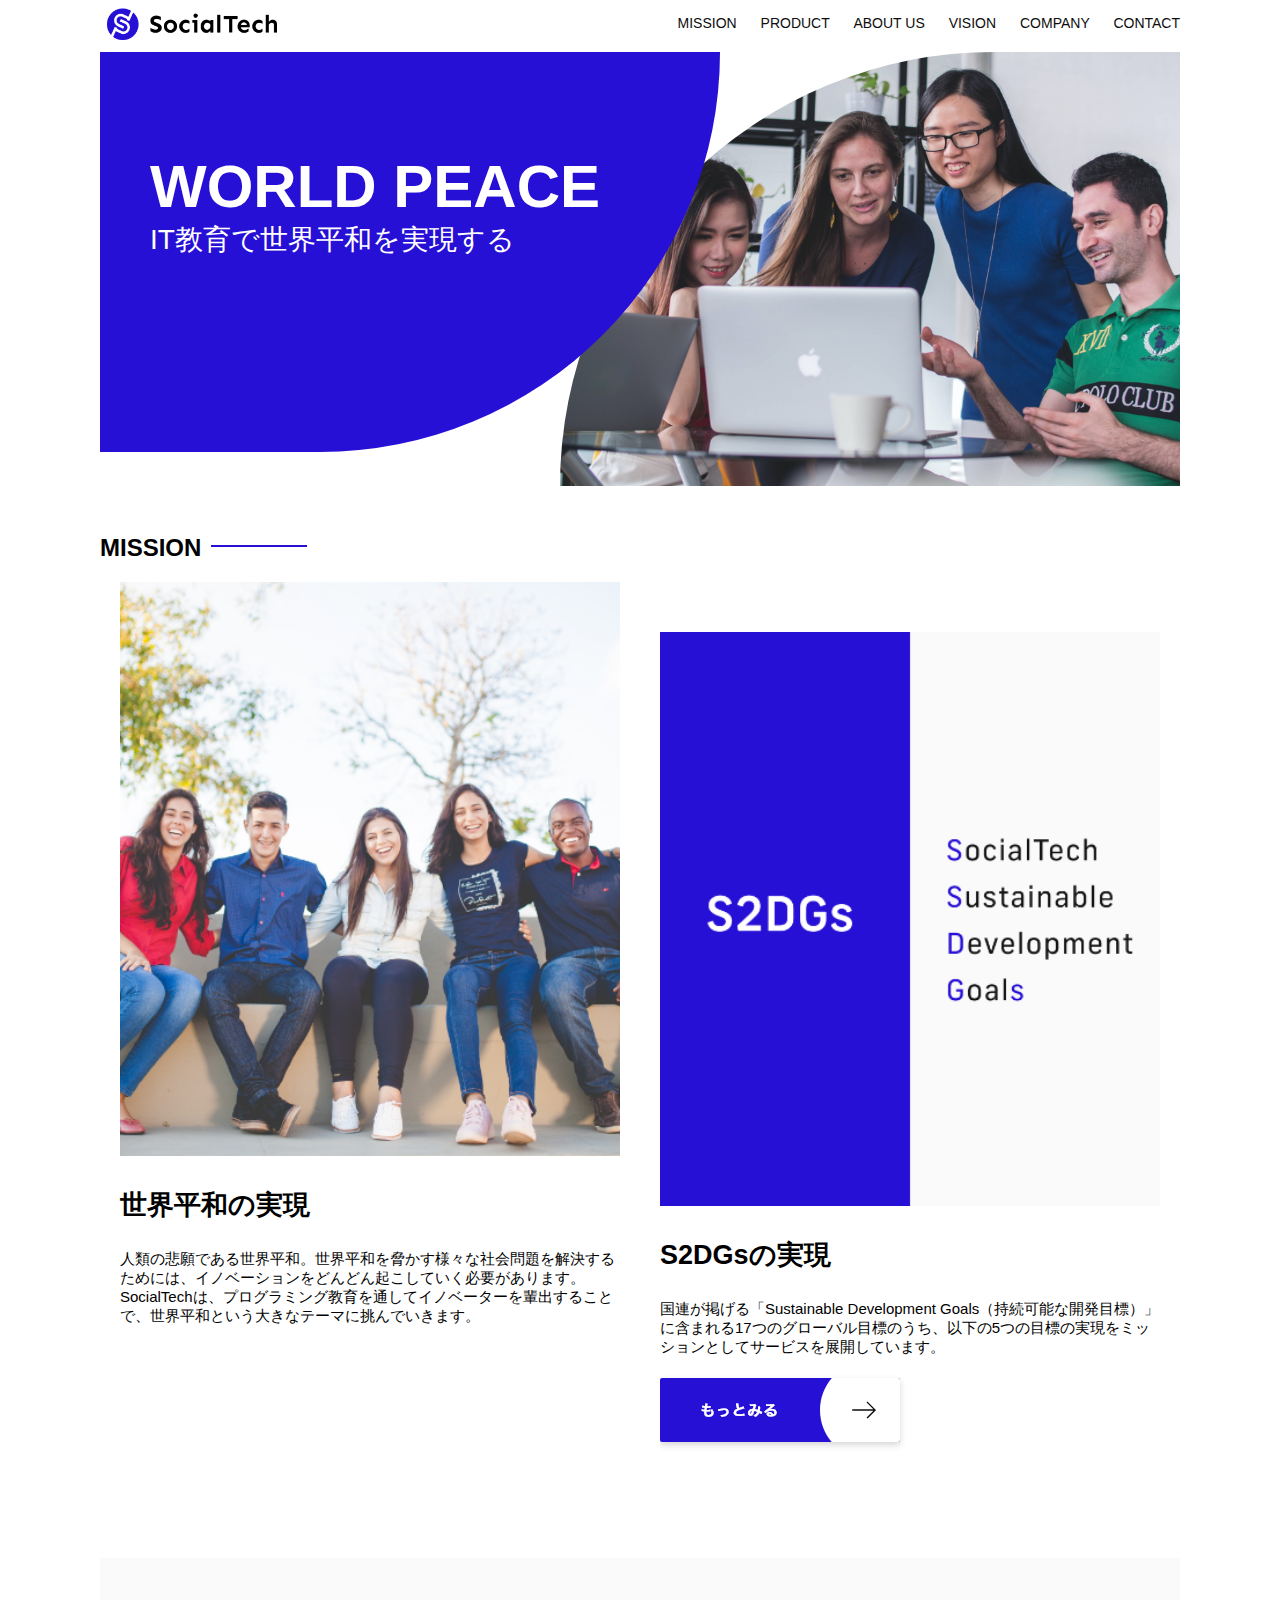
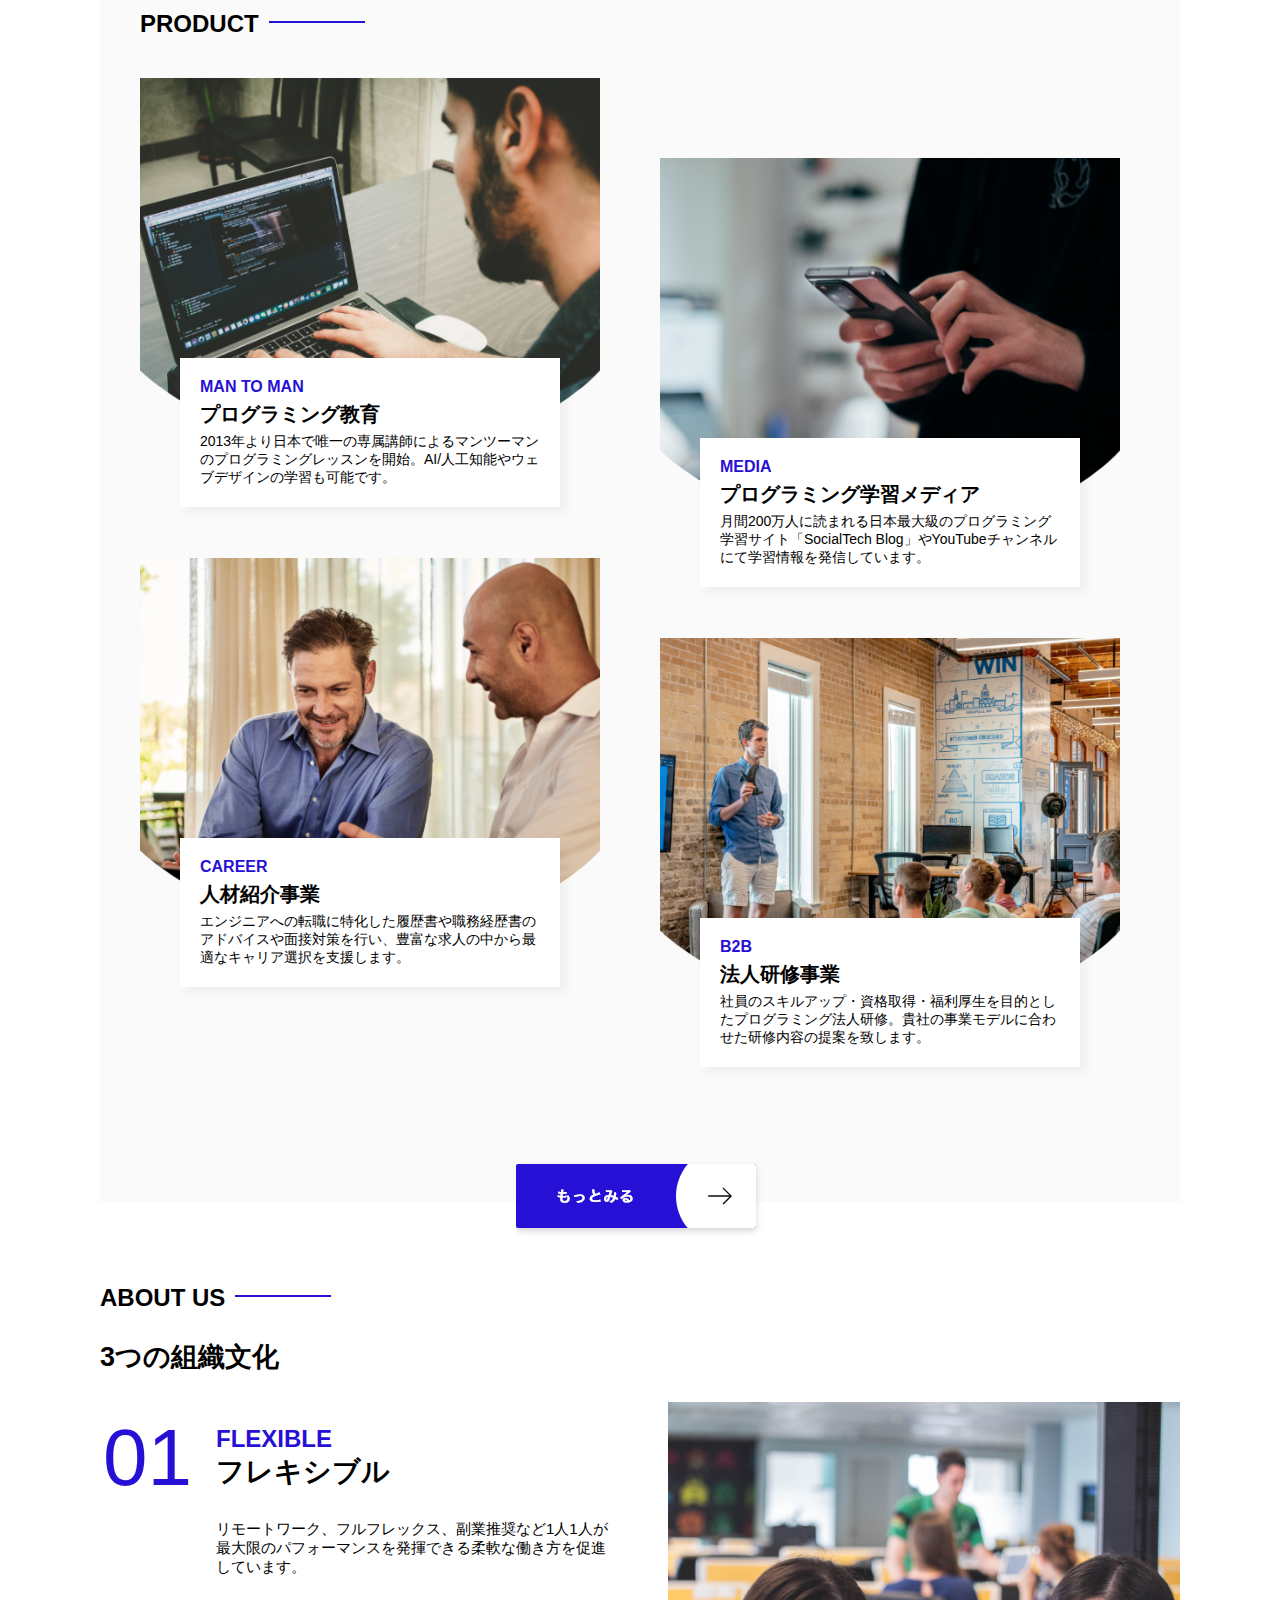
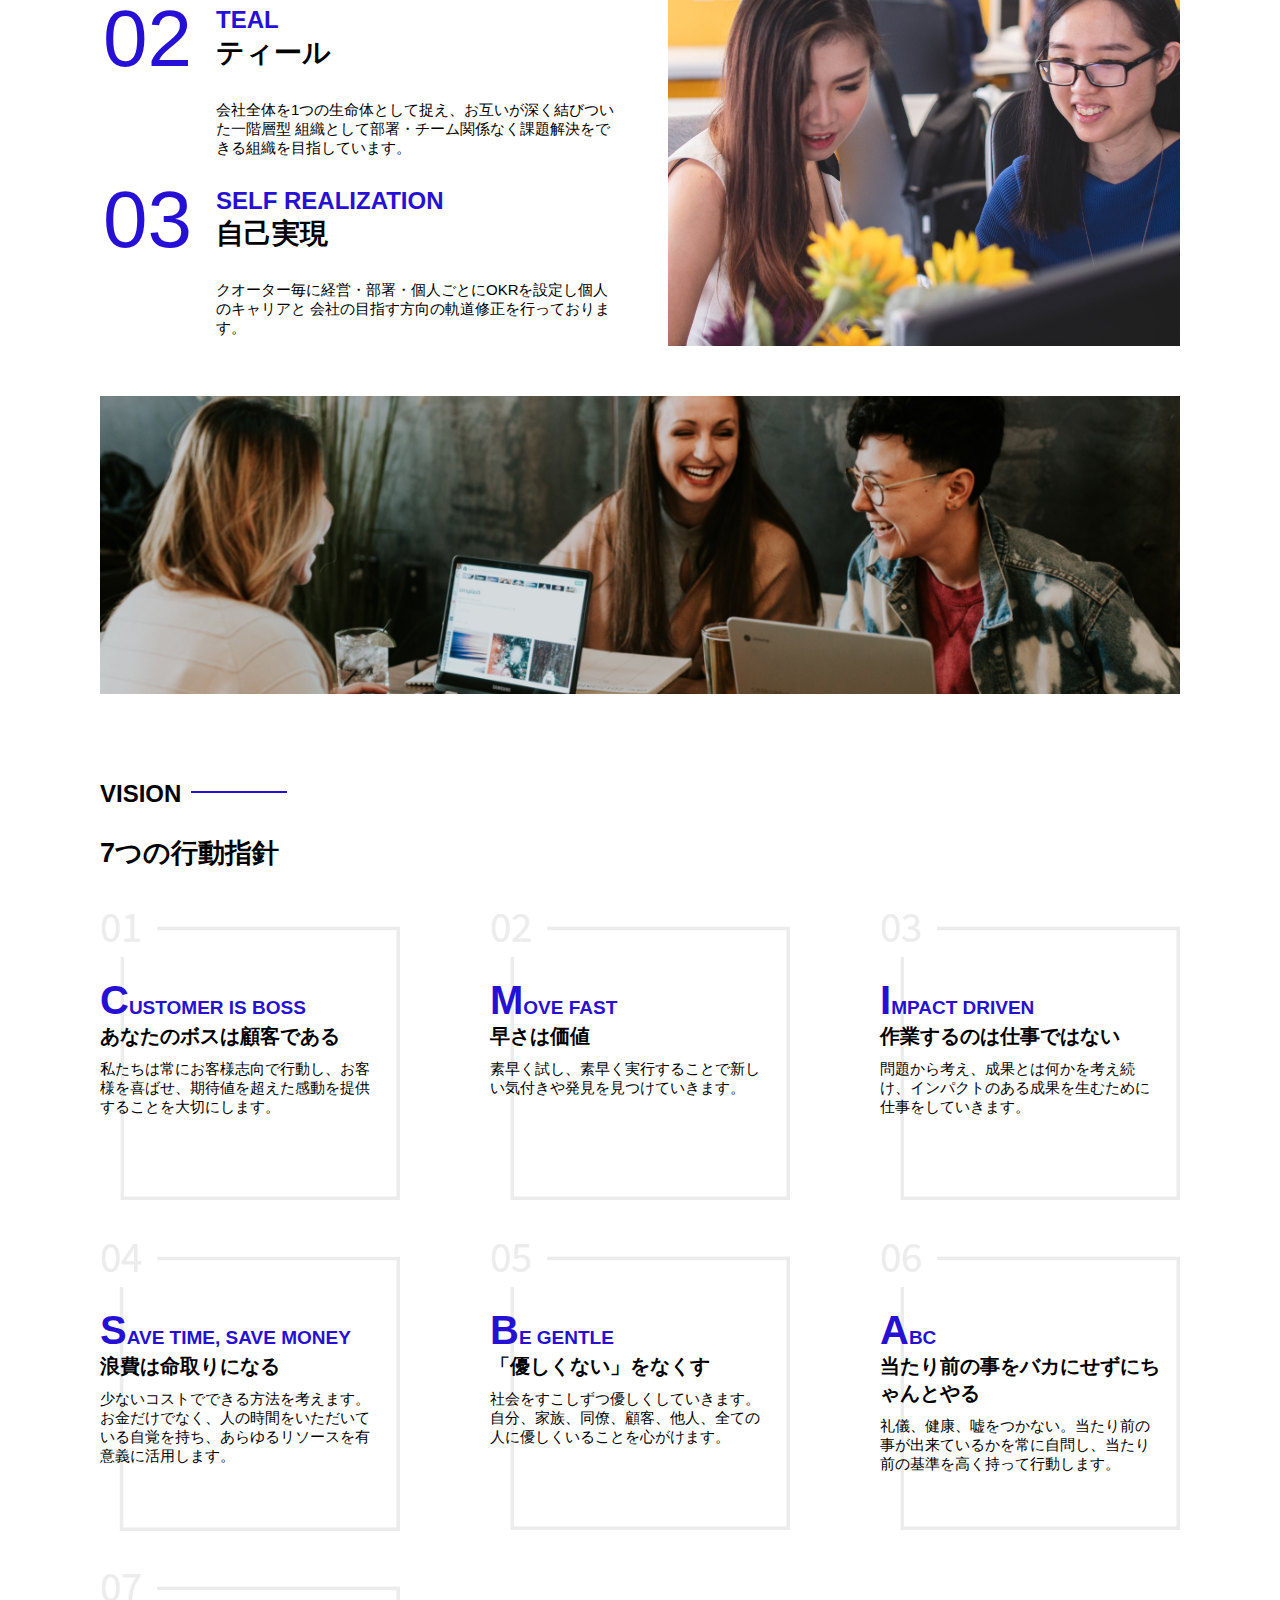
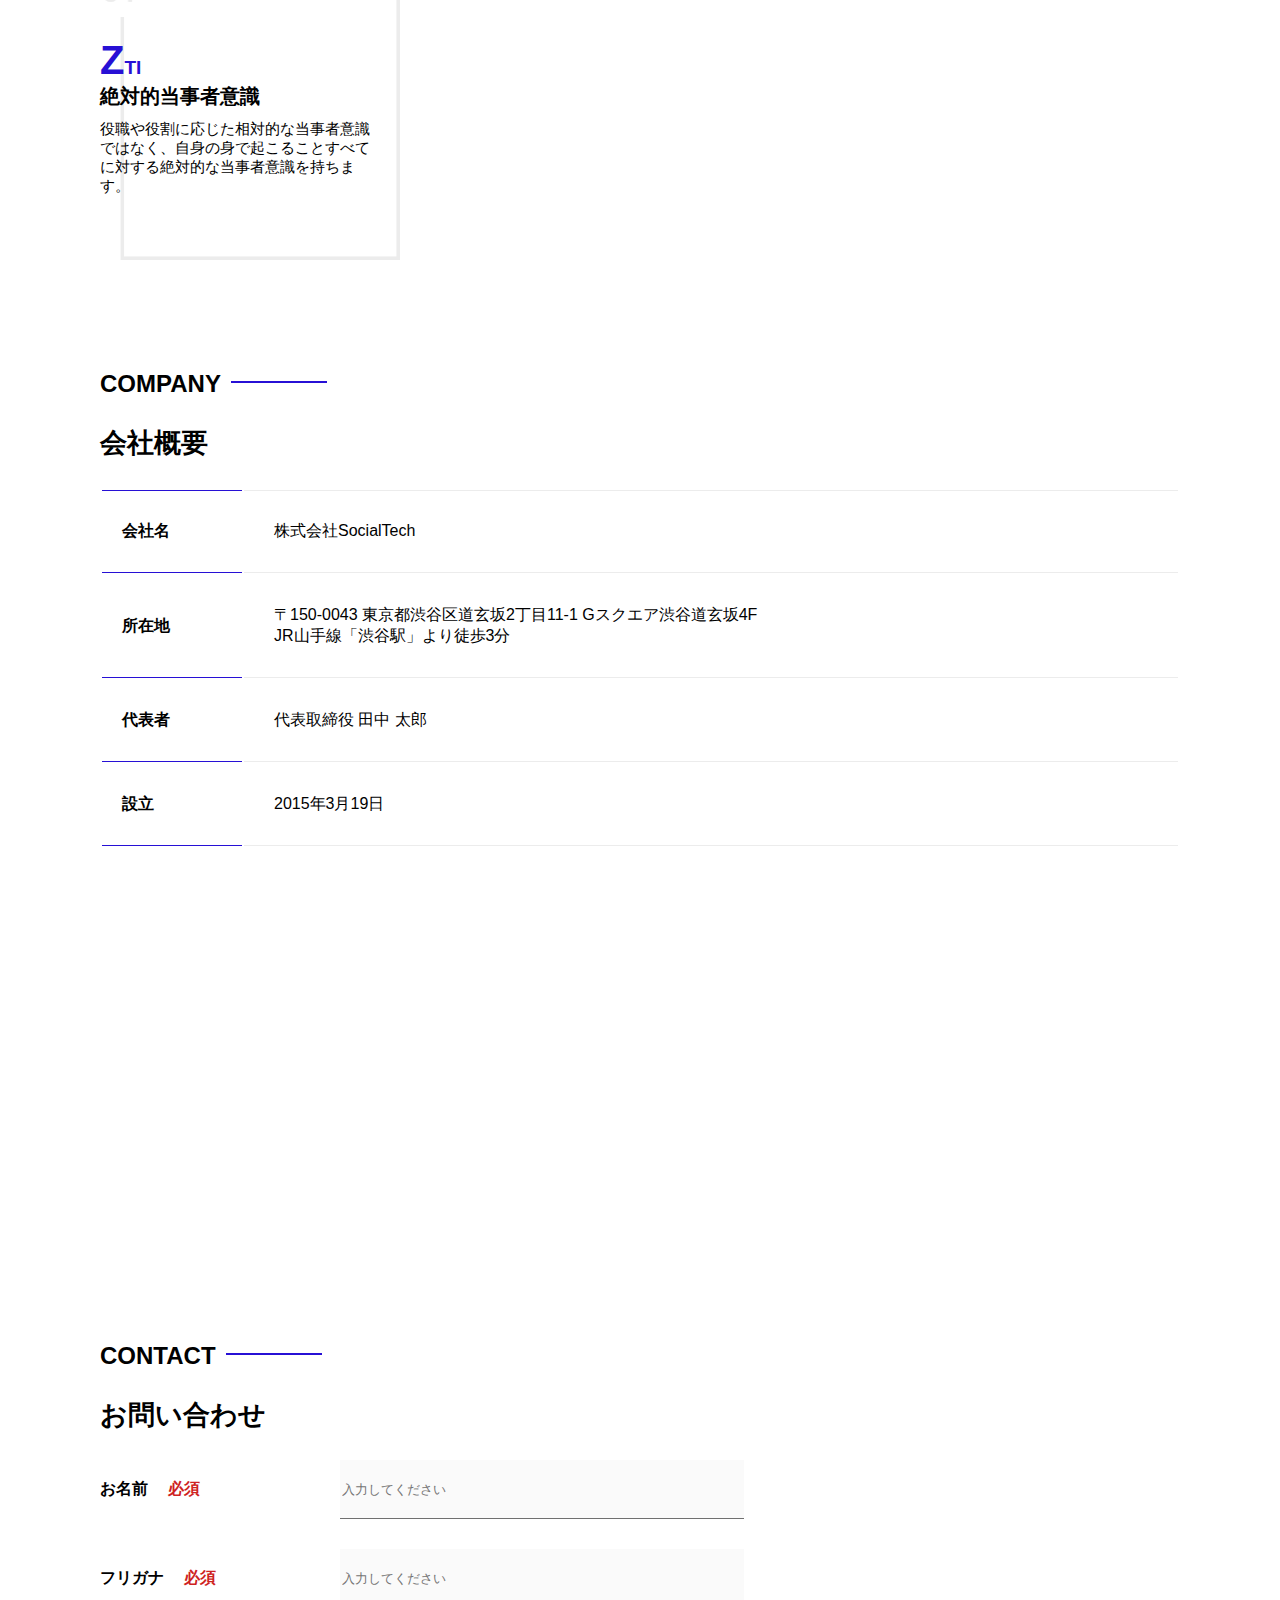
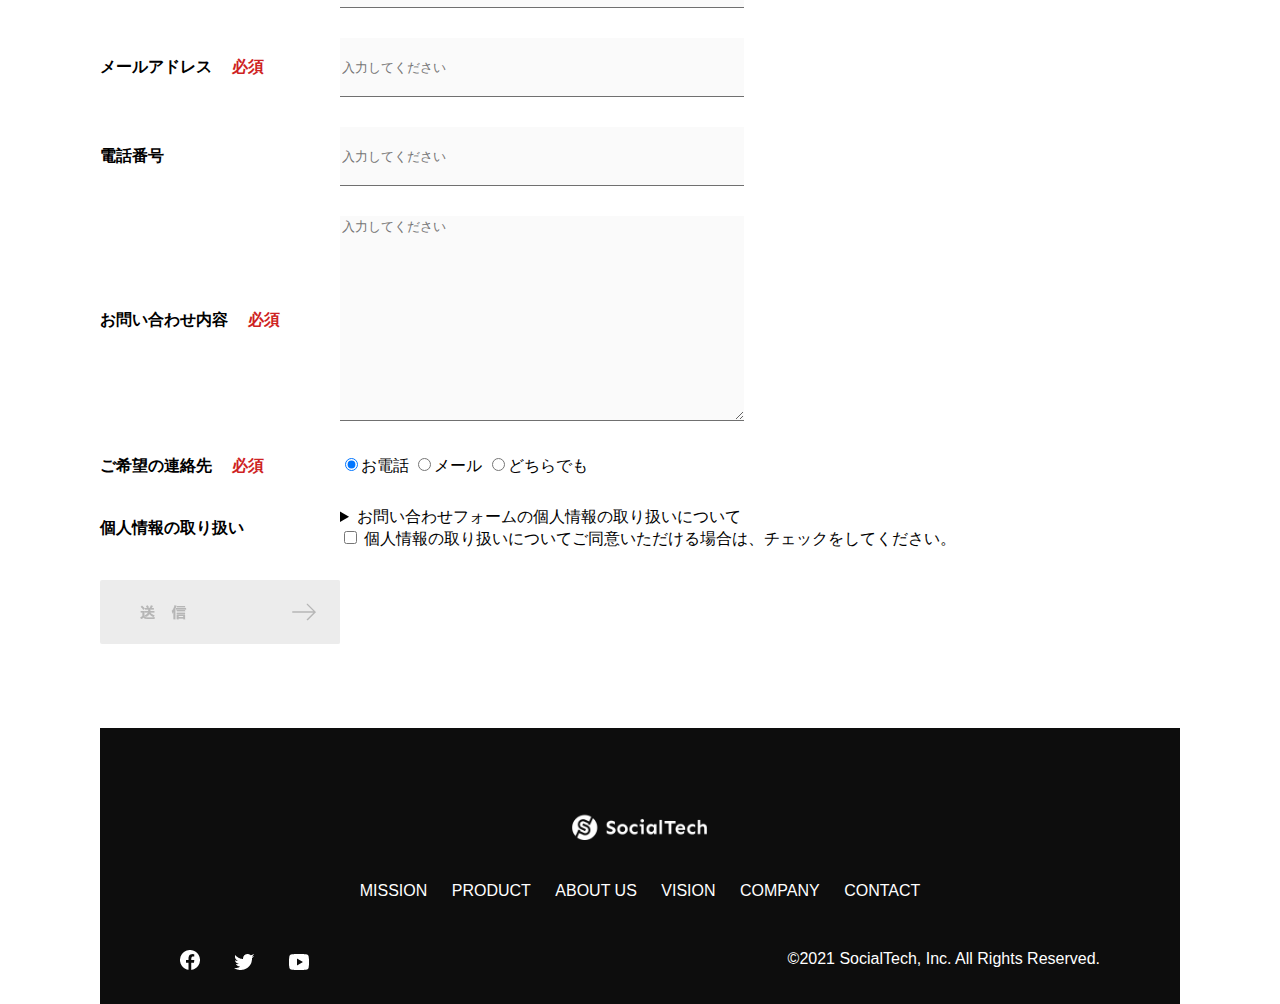
==== index.html @ e272fa44 "初回コミット" ====
<!DOCTYPE html>
<html lang="ja">
<head>
  <meta charset="UTF-8">
  <meta name="viewport" content="width=device-width, initial-scale=1.0">
  <meta name="description" content="SocialTechはEdTech業界のリーディングカンパニーを目指します。">
  <title>SocialTech</title>
  <link rel="stylesheet" href="style.css">
</head>
<body>
  <!-- ヘッダー -->
  <header>
    <!-- ロゴ -->
    <a href="index.html" id="logo"><img src="images/logo.png" alt="トップページに戻る"></a>
    <!-- PC用ナビゲーション -->
    <nav id="nav-pc">
      <a href="mission.html">MISSION</a>
      <a href="product.html">PRODUCT</a>
      <a href="index.html#aboutus">ABOUT US</a>
      <a href="index.html#vision">VISION</a>
      <a href="index.html#company">COMPANY</a>
      <a href="index.html#content">CONTACT</a>
    </nav>
    <!-- スマホ用メニューボタン -->
    <img id="menu-sp" src="images/button-menu.png" alt="ナビゲーションを開く" onclick="document.getElementById('nav-sp').style.display = 'block'">

    <!-- スマホ用ナビゲーション -->
    <nav id="nav-sp">
      <img id="close" src="images/button-close.png" alt="ナビゲーションを閉じる" onclick="document.getElementById('nav-sp').style.display = 'none'">
      <a id="logo-sp" href="index.html" onclick="document.getElementById('nav-sp').style.display = 'none'"><img
          src="images/logo-sp.png" alt="トップページに戻る"></a>
      <a class="menu" href="mission.html" onclick="document.getElementById('nav-sp').style.display = 'none'">MISSION</a>
      <a class="menu" href="product.html" onclick="document.getElementById('nav-sp').style.display = 'none'">PRODUCT</a>
      <a class="menu" href="index.html#aboutus" onclick="document.getElementById('nav-sp').style.display = 'none'">ABOUT
        US</a>
      <a class="menu" href="index.html#vision"
        onclick="document.getElementById('nav-sp').style.display = 'none'">VISION</a>
      <a class="menu" href="index.html#company"
        onclick="document.getElementById('nav-sp').style.display = 'none'">COMPANY</a>
      <a class="menu" href="index.html#contact"
        onclick="document.getElementById('nav-sp').style.display = 'none'">CONTACT</a>
      <div id="sns">
        <a href="https://www.facebook.com/sejuku2013"><img src="images/button-facebook.png" alt="Facebookのリンク"></a>
        <a href="https://twitter.com/samuraijuku"><img src="images/button-twitter.png" alt="Twitterのリンク"></a>
        <a href="https://www.youtube.com/channel/UCCFOQO5aDK0xXam4cUQXT8g"><img src="images/button-youtube.png" alt="YouTubeのリンク"></a>
      </div>
    </nav>
  </header>

  <main>
    <article>
      <!-- メインビジュアル -->
      <section id="main-visual">
        <div id="main-message">
          <h1>WORLD PEACE</h1>
          <p>IT教育で世界平和を実現する</p>
        </div>
        <img src="images/index/index-main.png" alt="PCの周りに集まる多国籍の仲間たち">
      </section>
      <!--ミッション-->
      <section id="mission">
        <h2 class="index-h2">MISSION</h2>
        <div id="mission-flex">
          <div>
            <img id="mission-photo" src="images/index/index-mission.png" alt="屋外のベンチで写真を撮影する多国籍の仲間たち">
            <h3>世界平和の実現</h3>
            <p>
              人類の悲願である世界平和。世界平和を脅かす様々な社会問題を解決するためには、イノベーションをどんどん起こしていく必要があります。SocialTechは、プログラミング教育を通してイノベーターを輩出することで、世界平和という大きなテーマに挑んでいきます。
            </p>
          </div>
          <div>
            <img id="s2dgs" src="images/index/s2dgs.png" alt="S2DGs">
            <h3>S2DGsの実現</h3>
            <p>国連が掲げる「Sustainable Development Goals（持続可能な開発目標）」に含まれる17つのグローバル目標のうち、以下の5つの目標の実現をミッションとしてサービスを展開しています。</p>
            <a href="mission.html">
              <img src="images/button-more.png" alt="もっとみる">
            </a>
          </div>
        </div>
      </section>
      <!-- プロダクト -->
      <section id="product">
        <h2 class="index-h2">PRODUCT</h2>
        <div>
          <div id="product-left">
            <div>
              <img class="product-photo" src="images/index/index-mantoman.png" alt="PCでコードを書く男性">
              <div class="product-explain">
                <span>MAN TO MAN</span>
                <h3>プログラミング教育</h3>
                <p>2013年より日本で唯一の専属講師によるマンツーマンのプログラミングレッスンを開始。AI/人工知能やウェブデザインの学習も可能です。</p>
              </div>
            </div>
            <div>
              <img src="images/index/index-career.png" alt="笑顔で話し合う2人の男性" class="product-photo">
              <div class="product-explain">
                <span>CAREER</span>
                <h3>人材紹介事業</h3>
                <p>エンジニアへの転職に特化した履歴書や職務経歴書のアドバイスや面接対策を行い、豊富な求人の中から最適なキャリア選択を支援します。</p>
              </div>
            </div>
          </div>
          <div id="product-right">
            <div>
              <img src="images/index/index-media.png" alt="スマートフォンを操作する人" class="product-photo">
              <div class="product-explain">
                <span>MEDIA</span>
                <h3>プログラミング学習メディア</h3>
                <p>月間200万人に読まれる日本最大級のプログラミング学習サイト「SocialTech Blog」やYouTubeチャンネルにて学習情報を発信しています。</p>  
              </div>
            </div>
            <div>
              <img src="images/index/index-b2b.png" alt="講演中の男性とそれを聴く人々" class="product-photo">
              <div class="product-explain">
                <span>B2B</span>
                <h3>法人研修事業</h3>
                <p>社員のスキルアップ・資格取得・福利厚生を目的としたプログラミング法人研修。貴社の事業モデルに合わせた研修内容の提案を致します。</p>
              </div>
            </div>
          </div>
        </div>
        <div>
          <a href="product.html" id="product-more">
            <img src="images/button-more.png" alt="もっとみる">
          </a>
        </div>
      </section>
      <!---ABOUT US-->
      <section id="aboutus">
        <h2 class="index-h2">ABOUT US</h2>
        <h3>3つの組織文化</h3>
        <div>
          <table class="culture-table">
            <tr>
              <td>
                <span class="culture-num">01</span>
              </td>
              <td>
                <span class="culture-en">FLEXIBLE</span>
                <span class="culture-jp">フレキシブル</span>
              </td>
            </tr>
            <tr>
              <td><!--空のセル--></td>
              <td>
                <p class="culture-description">
                  リモートワーク、フルフレックス、副業推奨など1人1人が最大限のパフォーマンスを発揮できる柔軟な働き方を促進しています。
                </p>
              </td>
            </tr>
            <tr>
              <td>
                <span class="culture-num">02</span>
              </td>
              <td>
                <span class="culture-en">TEAL</span>
                <span class="culture-jp">ティール</span>
              </td>
            </tr>
            <tr>
              <td><!--空のセル--></td>
              <td>
                <p class="culture-description">
                  会社全体を1つの生命体として捉え、お互いが深く結びついた一階層型
                  組織として部署・チーム関係なく課題解決をできる組織を目指しています。
                </p>
              </td>
            </tr>
            <tr>
              <td>
                <span class="culture-num">03</span>
              </td>
              <td>
                <span class="culture-en">SELF REALIZATION</span>
                <span class="culture-jp">自己実現</span>
              </td>
            </tr>
            <tr>
              <td>
                <!--空のセル-->
              </td>
              <td>
                <p class="culture-description">
                  クオーター毎に経営・部署・個人ごとにOKRを設定し個人のキャリアと
                  会社の目指す方向の軌道修正を行っております。
                </p>
              </td>
            </tr>
          </table>
          <img src="images/index/index-aboutus1.png" alt="笑顔で話し合う2人の女性" class="culture-img">
        </div>
        <img src="images/index/index-aboutus2.png" alt="笑顔で話し合う3人の男女" class="culture-img2">
      </section>
      <!-- VISION -->
      <section id="vision">
        <h2 class="index-h2">VISION</h2>
        <h3>7つの行動指針</h3>
        <div>
          <div class="vision-box">
            <img src="images/index/vision-01.png" alt="01">
            <span>
              <h4>CUSTOMER IS BOSS</h4>
              <h5>あなたのボスは顧客である</h5>
              <p>私たちは常にお客様志向で行動し、お客様を喜ばせ、期待値を超えた感動を提供することを大切にします。</p>
            </span>
          </div>
          <div class="vision-box">
            <img src="images/index/vision-02.png" alt="02">
            <span>
              <h4>MOVE FAST</h4>
              <h5>早さは価値</h5>
              <p>素早く試し、素早く実行することで新しい気付きや発見を見つけていきます。</p>
            </span>
          </div>
          <div class="vision-box">
            <img src="images/index/vision-03.png" alt="03">
            <span>
              <h4>IMPACT DRIVEN</h4>
              <h5>作業するのは仕事ではない</h5>
              <p>問題から考え、成果とは何かを考え続け、インパクトのある成果を生むために仕事をしていきます。</p>
            </span>
          </div>
          <div class="vision-box">
            <img src="images/index//vision-04.png" alt="04">
            <span>
              <h4>SAVE TIME, SAVE MONEY</h4>
              <h5>浪費は命取りになる</h5>
              <p>少ないコストでできる方法を考えます。お金だけでなく、人の時間をいただいている自覚を持ち、あらゆるリソースを有意義に活用します。</p>
            </span>
          </div>
          <div class="vision-box">
            <img src="images/index/vision-05.png" alt="05">
            <span>
              <h4>BE GENTLE</h4>
              <h5>「優しくない」をなくす</h5>
              <p>社会をすこしずつ優しくしていきます。自分、家族、同僚、顧客、他人、全ての人に優しくいることを心がけます。</p>
            </span>
          </div>
          <div class="vision-box">
            <img src="images/index/vision-06.png" alt="06">
            <span>
              <h4>ABC</h4>
              <h5>当たり前の事をバカにせずにちゃんとやる</h5>
              <p>礼儀、健康、嘘をつかない。当たり前の事が出来ているかを常に自問し、当たり前の基準を高く持って行動します。</p>
            </span>
          </div>
          <div class="vision-box">
            <img src="images/index/vision-07.png" alt="07">
            <span>
              <h4>ZTI</h4>
              <h5>絶対的当事者意識</h5>
              <p>役職や役割に応じた相対的な当事者意識ではなく、自身の身で起こることすべてに対する絶対的な当事者意識を持ちます。</p>
            </span>
          </div>
        </div>
      </section>
      <!-- COMPANY -->
      <section id="company">
        <h2 class="index-h2">COMPANY</h2>
        <h3>会社概要</h3>
          <table id="company-table">
           <tr>
             <th class="tableheader-first">会社名</th>
             <td class="cell-first">株式会社SocialTech</td>
           </tr>
           <tr>
             <th class="tableheader">所在地</th>
             <td class="cell">〒150-0043 東京都渋谷区道玄坂2丁目11-1 Gスクエア渋谷道玄坂4F<br>JR山手線「渋谷駅」より徒歩3分</td>
           </tr>
           <tr>
             <th class="tableheader">代表者</th>
             <td class="cell">代表取締役 田中 太郎</td>
           </tr>
           <tr>
             <th class="tableheader">設立</th>
             <td class="cell">2015年3月19日</td>
           </tr>
         </table>
         <iframe
           src="https://www.google.com/maps/embed?pb=!1m18!1m12!1m3!1d3241.7759544892483!2d139.69399665123464!3d35.65789123876098!2m3!1f0!2f0!3f0!3m2!1i1024!2i768!4f13.1!3m3!1m2!1s0x60188caa0042e8d1%3A0xba130bea826a7aa2!2z44CSMTUwLTAwNDMg5p2x5Lqs6YO95riL6LC35Yy66YGT546E5Z2C77yS5LiB55uu77yR77yR4oiS77yR!5e0!3m2!1sja!2sjp!4v1636872991912!5m2!1sja!2sjp"
           style="border:0;" allowfullscreen="" loading="lazy">
         </iframe>
      </section>
      <!-- お問い合わせフォーム -->
      <section id="contact">
        <h2 class="index-h2">CONTACT</h2>
        <h3>お問い合わせ</h3>
        <form action="https://api.staticforms.xyz/submit" method="post">
          <input type="text" name="honeypot" style="display:none">
          <!-- STATIC FORMSのアクセスキー -->
          <input type="hidden" name="accessKey" value="5647ab5b-3467-45d2-a983-989627d18b90">
          <!--メールのタイトル-->
          <input type="hidden" name="subject" value="お問い合わせフォーム" />
          <!--送信先のメールアドレスをvalueに設定する-->
          <input type="hidden" name="replyTo" value="kazuya_0914@yahoo.co.jp">
          <!--redirectToのURLは公開後のURLへリンクする-->
          <input type="hidden" name="redirectTo" value="">
          <div>
            <div class="contact-heading">
              <label class="contact-label">お名前<span class="contact-span">必須</span></label>
            </div>
            <div>
              <input type="text" name="name" placeholder="入力してください" class="contact-textbox">
            </div>
          </div>
          <div>
            <div class="contact-heading">
              <label class="contact-label">フリガナ<span class="contact-span">必須</span></label>
            </div>
            <div>
              <input type="text" name="hurigana" placeholder="入力してください" class="contact-textbox">
            </div>
          </div>
          <div>
            <div class="contact-heading">
              <label class="contact-label">メールアドレス<span class="contact-span">必須</span></label>
            </div>
            <div>
              <input type="text" name="email" placeholder="入力してください" class="contact-textbox">
            </div>
          </div>
          <div>
            <div class="contact-heading">
              <label class="contact-label">電話番号</label>
            </div>
            <div>
              <input type="text" name="tel" placeholder="入力してください" class="contact-textbox">
            </div>
          </div>
          <div>
            <div class="contact-heading">
              <label class="contact-label">お問い合わせ内容<span class="contact-span">必須</span></label>
            </div>
            <div>
              <textarea class="contact-textarea" placeholder="入力してください" name="message"></textarea>
            </div>
          </div>
          <div>
            <div class="contact-heading">
              <label class="contact-label">ご希望の連絡先<span class="contact-span">必須</span></label>
            </div>
            <div>
              <input class="radiobutton" type="radio" value="tel" name="contact" checked><label>お電話</label>
              <input class="radiobutton" type="radio" value="mail" name="contact"><label>メール</label>
              <input class="radiobutton" type="radio" value="both" name="contact"><label>どちらでも</label>
            </div>
          </div>
          <div>
            <div class="contact-heading">
              <label class="contact-label">個人情報の取り扱い</label>
            </div>
            <div>
              <details>
                <summary>お問い合わせフォームの個人情報の取り扱いについて</summary>
                <div>
                  <span>１．組織の名称又は氏名</span><br>
                  株式会社SocialTech<br><br>
                  <span>２．個人情報保護管理者（若しくはその代理人）の氏名又は職名、所属及び連絡先
                    鈴木 一郎 コーポレート部</span><br>
                  メールアドレス：support@socialtech.net<br>
                  TEL：03-xxxx-xxxx<br>
                  <span>３．個人情報の利用目的</span><br>
                  ・本サービス及び本サービスに関連する情報の提供又はそれらに関する連絡のため<br>
                  ・ユーザーの本人確認のため<br>
                  ・当社サービスのご案内のため<br>
                  ・当社の商品等の広告または宣伝（電子メールによるものを含むものとします。）<br><br>
                  <span>４．個人情報の取り扱い業務の委託</span><br>
                  個人情報の取扱業務の全部または一部を外部に業務委託する場合があります。<br>
                  その際、弊社は、個人情報を適切に保護できる管理体制を敷き実行していることを条件として<br>
                  委託先を厳選したうえで、機密保持契約を委託先と締結し、お客様の個人情報を厳密に管理させます。<br><br>
                  <span>５．個人情報の開示等の請求</span><br>
                  お客様は、弊社に対してご自身の個人情報の開示等（利用目的の通知、開示、内容の訂正・追加・削除、利用の停止または消去、第三者への提供の停止）に関して、当社問合わせ窓口に申し出ることができます。<br>
                  その際、弊社はお客様ご本人を確認させていただいたうえで、合理的な期間内に対応いたします。<br><br>
                  なお、個人情報に関する弊社問合わせ先は、次の通りです。<br><br>
                  株式会社SocialTech　個人情報問合せ窓口<br>
                  〒150-0043　東京都渋谷区道玄坂2丁目11-1 Ｇスクエア渋谷道玄坂 4F<br>
                  メールアドレス：support@socialtech.net　TEL：03-xxxx-xxxx<br><br>
                  <span>６．個人情報を提供されることの任意性について</span><br><br>
                  お客様がご自身の個人情報を弊社に提供されるか否かは、お客様のご判断によりますが、もしご提供されない場合には、適切なサービスが提供できない場合がありますので予めご了承ください。
                </div>
              </details>
              <input type="checkbox" name="agree">
              <span>個人情報の取り扱いについてご同意いただける場合は、チェックをしてください。</span>
            </div>
          </div>
          <input type="image" src="images/button-submit.png" alt="送信する">
        </form>
      </section>
    </article>
    <footer>
      <div id="footer-logo">
        <img src="images/logo-sp.png" alt="SocialTech">
      </div>
      <div id="footer-link">
        <a href="mission.html">MISSION</a>
        <a href="product.html">PRODUCT</a>
        <a href="index.html#aboutus">ABOUT US</a>
        <a href="index.html#vision">VISION</a>
        <a href="index.html#company">COMPANY</a>
        <a href="index.html#contact">CONTACT</a>
      </div>
      <div id="sns-footer">
        <a href="https://www.facebook.com/sejuku2013"><img src="images/button-facebook.png" alt="Facebookのリンク"></a>
        <a href="https://twitter.com/samuraijuku"><img src="images/button-twitter.png" alt="Twitterのリンク"></a>
        <a href="https://www.youtube.com/channel/UCCFOQO5aDK0xXam4cUQXT8g"><img src="images/button-youtube.png" alt="YouTubeのリンク"></a>
        <span id="copyright">&copy;2021 SocialTech, Inc. All Rights Reserved. </span>
      </div>
    </footer>
  </main>
</body>
</html>
---- style.css ----
/* PC、スマホ共通スタイル */
body {
  font-family: "Source Sans Pro", "Hiragino Kaku Gothic ProN", Meiryo, Arial, sans-serif;
}

p {
  font-size: 15px;
}

.arrow-right {
  color: #2710d5;
}
#submit {
  margin-top: 50px;
}

/*================
 PC用のスタイル 
=================*/
@media screen and (min-width: 768px) {

/* 横幅設定 */
body {
  max-width: 1080px;
  min-width: 900px;
  margin: 0 auto;
}

/* ヘッダー */
header {
  display: flex;
  justify-content: space-between;
}

/* ナビゲーションのレイアウト */
#nav-pc {
  text-align: right;
  font-size: 14px;
  padding-top: 15px;
}

/* ナビゲーションのリンクの装飾設定 */
#nav-pc > a {
  text-decoration: none;
  margin-left: 20px;
}
#nav-pc > a:link {
  color: #0d0d0d;
}
#nav-pc > a:visited {
  color: #0d0d0d;
}
#nav-pc > a:hover {
  color: #0d0d0d;
  text-decoration: underline;
}
#nav-pc > a:active {
  color: #0d0d0d;
}

/* スマホ用ナビを非表示 */
#nav-sp, #menu-sp {
  display: none;
}

/* メインビジュアル*/
#main-visual {
  position: relative;
  height: 400px;
}

#main-message {
  position: absolute;
  top: 0;
  left:0;
  background-color: #2710d5;
  color: #fff;
  border-radius: 0 0 476px 0;
  max-width: 620px;
  height: 100%;
  width: 100%;
  z-index: 11;
}

#main-message > h1 {
  font-size: 60px;
  font-weight: bold;
  margin: 100px 0 0 50px;
}
#main-message > p {
  font-size: 28px;
  margin: 0 0 0 50px;
}

#main-visual > img {
  max-width: 620px;
  border-radius: 476px 0 0 0;
  position: absolute;
  top: 0;
  right: 0;
  z-index: 10;
}

/* 見出し */
h2 {
  margin: 40px 0 0 0 ;
}

h2::after {
  content: url("images/line.png");
  margin-left: 10px;
}

h3 {
  font-size: 27px;
}

/* ミッション */
#mission {
  margin: 80px auto 80px auto;
  width: 100%;
}

#mission-flex {
  width: 100%;
  display: flex;
}

#mission-flex > div {
  width: 50%;
  margin: 20px;
}

#mission-photo {
  width: 100%;
}

#s2dgs {
  margin-top: 50px;
  width: 100%;
}

/* プロダクト */
#product {
  background-color: #fafafa;
  margin: 80px 0 80px 0;
  padding: 10px 40px 0px 40px;
}

/* 外枠 */
#product > div {
  margin-top: 40px;
  display: flex;
}

/* 左のカラム */
#product-left {
  width: 50%;
  margin-right: 20px;
}

/* 右のカラム */
#product-right {
  width: 50%;
  margin-left: 20px;
  margin-top: 80px;
}

/* 画像＋説明の枠 */
#product-left > div {
  position: relative;
  height: 480px;
  margin-right: 20px;
}
#product-right > div {
  position: relative;
  height: 480px;
  margin-right: 20px;
}

/* 画像 */
.product-photo {
  width: 100%;
}

/* 説明文の枠 */
.product-explain {
  background-color: #fff;
  position: absolute;
  left: 0;
  top: 280px;
  margin: 0 40px;
  padding: 20px;
  box-shadow: 5px 5px 10px rgba(0, 0, 0, 0.05);
}

/* 説明文の英語 */
.product-explain > span {
  color: #2710d5;
  font-weight: bold;
  font-size: 16px;
  margin: 0;
}

/* 説明文の見出し */
.product-explain > h3 {
  font-size: 20px;
  margin: 5px 0;
}

/* 説明文 */
.product-explain > p {
  font-size: 14px;
  margin: 0;
}
  
/* 「もっとみる」ボタン */
#product-more {
  margin: 0 auto -42px auto;
}

/* ABOUT US */
#aboutus {
  margin: 80px auto;
}

/* 3つの組織文化と画像を入れる枠 */
#aboutus > div {
  display: flex;
}

/* 画像 */
.culture-img {
  width: 100%;
  align-self: flex-start;
}

.culture-img2 {
  margin-top: 50px;
  width: 100%;
}

/* 3つの組織文化の表 */
.culture-table {
  margin-right: 50px;
}

 /* 番号 */
 .culture-num {
  font-size: 80px;
  color: #2710d5;
  margin: 0 20px 0 0;
}

/* 組織文化英語 */
.culture-en {
  color: #2710d5;
  font-weight: bold;
  font-size: 24px;
  display: block;
}

/* 組織文化日本語 */
.culture-jp {
  font-size: 28px;
  font-weight: bold;
}

/* 説明文 */
.culture-description {
  margin: 0;
}

/* ビジョン */
#vision {
  margin: 80px auto 80px auto;
}

/* セクション内の外枠 */
#vision > div {
  width: 100%;
  display: flex;
  justify-content: space-between;
  flex-wrap: wrap;
}

/* 7つの行動指針の枠 */
.vision-box {
  width: 300px;
  height: 300px;
  margin-bottom: 30px;
  position: relative;
}

.vision-box > img {
  width: 100%;
  height: auto;
  position: absolute;
  top: 0;
  left: 0;
  z-index: 30;
}

.vision-box > span {
  position: absolute;
  top: 0;
  left: 0;
  z-index: 31;
  margin-right: 20px;
}

.vision-box > span > h4 {
  color: #2710d5;
  font-size: 19px;
  margin: 80px 0 0 0;
}

.vision-box > span > h4::first-letter {
  font-size: 40px;
}

.vision-box > span > h5 {
  font-size: 20px;
  margin: 0;
}

.vision-box > span > p {
  margin: 10px 0 0 0;
}

/* 会社概要 */
#company {
  margin: 80px auto;
}

#company-table {
  width: 100%;
}

.tableheader {
  text-align: left;
  padding: 20px;
  border-bottom-color: #2710d5;
  border-bottom-width: 1px;
  border-bottom-style: solid;
  width: 100px;
}

.tableheader-first {
  text-align: left;
  padding: 20px;
  border-bottom-color: #2710d5;
  border-bottom-width: 1px;
  border-bottom-style: solid;
  border-top-color: #2710d5;
  border-top-width: 1px;
  border-top-style: solid;
  width: 100px;
}

.cell {
  padding: 30px;
  border-bottom-color: #ececec;
  border-bottom-width: 1px;
  border-bottom-style: solid;
}

.cell-first {
  padding: 30px;
  border-bottom-color: #ececec;
  border-bottom-width: 1px;
  border-bottom-style: solid;
  border-top-color: #ececec;
  border-top-width: 1px;
  border-top-style: solid;
}

#company > iframe {
  width: 100%;
  height: 368px;
  margin-top: 40px;
}

/* お問い合わせ */
#contact {
  margin: 80px auto 80px auto;
}

/* 外枠 */
#contact > form > div {
  display: flex;
  flex-direction: row;
  flex-wrap: wrap;
  padding-bottom: 30px;
}

/* 左列の見出し */
.contact-heading {
  width: 240px;
  align-self: center;
}
/* 見出しのラベル */
.contact-label {
  font-weight: bold;
}
/* 必須 */
.contact-span {
  color: #ce2222;
  margin: 0 0 0 20px;
  font-weight: bold;
}

/* テキストボックス */
.contact-textbox {
  border-top: 0;
  border-left: 0;
  border-right: 0;
  border-bottom-width: 1px;
  border-bottom-color: #707070;
  border-style: solid;
  background-color: #fafafa;
  width: 400px;
  height: 56px;
}
/* お問い合わせ内容のテキストエリア */
.contact-textarea {
  border-top: 0;
  border-left: 0;
  border-right: 0;
  border-bottom-width: 1px;
  border-bottom-color: #707070;
  background-color: #fafafa;
  width: 400px;
  height: 200px;
}

/* 個人情報の取り扱い */
details {
  width: 700px;
}
details > div {
  background-color: #fafafa;
  padding: 20px;
}
details > div > span {
  font-weight: bold;
}

/* フッター */
footer {
  background-color: #0d0d0d;
  text-align: center;
  padding: 80px 80px 30px 80px;
}

#footer-logo {
  margin-bottom: 30px;
}

#footer-link {
  margin-bottom: 50px;
}

#footer-link > a {
  text-decoration: none;
  margin: 10px;
}
#footer-link > a:link {
  color: #fff;
}
#footer-link > a:visited {
  color: #ffffff;
}
#footer-link > a:hover {
  color: #ffffff;
  text-decoration: underline;
}
#footer-link > a:active {
  color: #ffffff;
}
#sns-footer {
  text-align: left;
  width: 100%;
}

#sns-footer > a {
  margin-right: 30px;
}

#copyright {
  color: #ffffff;
  float: right;
}

/* mission.html用スタイル */
/* ミッションのメインビジュアル */
#mission-main {
  height: 496px;
  width: 100%;
  background-image: url('images/mission/mission-main.png');
  background-repeat: no-repeat;
  background-position-y: center;
}
#mission-title {
  background-color: #2710d5;
  width: 368px;
  color: #ffffff;
  height: 496px;
  border-radius: 0 248px 248px 0;
  position: relative;
}

#mission-title > h1 {
  position: absolute;
  top: 0;
  left: 100px;
  font-size: 80px;
}

#mission-title > span {
  position: absolute;
  top: 200px;
  left: 100px;
  font-size: 26px;
}

#mission-title > div {
  position: absolute;
  top: 350px;
  left: 100px;
  font-size: 16px;
}

#mission-s2dgs {
  width: 100%;
  margin: 20px;
}

.mission-h2 {
  color: #2710d5;
  font-size: 40px;
}

.mission-h2::after {
  content: none;
}

#mission-5goals {
  margin: 20px;
  display: flex;
}
#mission-5goals > div {
  flex-grow: 1;
  padding: 20px;
}

#mission-5goals > div > div {
  margin-bottom: 40px;
}

.fivegoals-image-right {
  float: right;
  margin: 20px;
}

.fivegoals-image-left {
  float: left;
  margin: 20px;
}

.fivegoals-number {
  color: #2710d5;
  font-size: 48px;
  font-weight: bold;
  margin: 0;
}

.fivegoals-h3 {
  font-size: 28px;
  margin: 0;
}

.fivegoals-p {
  margin: 0;
}

/* プロダクトページ */
#product-main {
  height: 496px;
  width: 100%;
  background-image: url("images/product/product-main.png");
  background-repeat: no-repeat;
  background-position-y: center;
}

#product-title {
  background-color: #2710d5;
  width: 368px;
  color: #ffffff;
  height: 496px;
  border-radius: 0 248px 248px 0;
  position: relative;
}
#product-title > h1 {
  position: absolute;
  top: 0;
  left: 100px;
  font-size: 80px;
}

#product-title > span {
  position: absolute;
  top: 200px;
  left: 100px;
  font-size: 26px;
}

#product-title > div {
  position: absolute;
  top: 350px;
  left: 100px;
  font-size: 16px;
}

/* セクション1 */
.product-section1 {
  position: relative;
  margin: 20px;
  height: 340px;
}

.product-section1 > img {
  position: absolute;
  top: 0;
  left: 0;
  width: 450px;
  margin: 0 40px 30px 0;
  border-radius: 0 432px 0 0;
}

.product-section1 > div {
  position: absolute;
  top: 0;
  left: 480px;
}

/* セクション2 */
.product-section2 {
  position: relative;
  margin: 20px;
  height: 340px;
}

.product-section2 > img {
  position: absolute;
  top: 0;
  right: 0;
  width: 450px;
  margin: 0 0 30px 40px;
  border-radius: 432px 0 0 0;
}

.product-section2 > div {
  width: 500px;
  position: absolute;
  top: 0;
  left: 0;
}

.product-h2 {
  color: #2710d5;
  font-size: 24px;
  margin: 0;
}

.product-h3 {
  font-size: 28px;
  margin: 0;
}

}
/*====================
スマートフォン用のスタイル
=====================*/
@media screen and (max-width: 767px) {
  body {
    min-width: 375px;
    margin: 0;
  }
 
  /* PC用ナビゲーション非表示 */
  #nav-pc {
    display: none;
  }
 
  /* ハンバーガーメニュー */
  #menu-sp {
    float: right;
    padding: 0;
  }

  /* スマホ用ナビゲーションの表示切替 */
  /* 初期状態、レイアウトと非表示設定 */
  #nav-sp {
    background-color: #2710d5;
    position: absolute;
    left: 0;
    top: 0;
    height: 100%;
    width: 100%;
    display: none;
    z-index: 100;
  }

  /* ×ボタン */
  #close {
    position: absolute;
    top: 20px;
    right: 20px;
  }

  /* ナビゲーションメニュー用ロゴ */
  #logo-sp {
    margin: 80px 0 30px 20px;
  }

  /* ナビゲーションのリンクの装飾設定 */
  #nav-sp > a {
    display: block;
  }
  #nav-sp > a:link {
    color: #ffffff;
  }
  #nav-sp > a:visited {
    color: #ffffff;
  }
  #nav-sp > a:hover {
    color: #ffffff;
    text-decoration: underline;
  }
  #nav-sp > a:active {
    color: #ffffff;
  }
  #nav-sp > .menu {
    text-decoration: none;
    display: block;
    margin: 0 20px 0 20px;
    height: 44px;
    font-size: 16px;
    background-image: url("images/arrow.png");
    background-repeat: no-repeat;
    background-position: right top;
  }
  #sns {
    position: absolute;
    bottom: 20px;
    left: 20px;
  }
  #sns > a {
    margin-right: 30px;
  }

   /* メインビジュアル */
   #main-visual {
    position: relative;
    height: 470px;
    width: 100%;
    overflow: hidden;
   }
   #main-visual > div {
    position: absolute;
    top: 0;
    left: 0;
    background-color: #2710d5;
    color: white;
    border-radius: 0 0 476px 0;
    text-align: center;
    height: 280px;
    width: 100%;
    z-index: 11;
   }
   #main-visual > div > h1 {
    font-size: 28px;
    margin: 90px 0 0 0;
   }

   #main-visual > div > p {
    margin: 0;
   }
   #main-visual > img {
    width: 100%;
    border-radius: 476px 0 0 0;
    z-index: 10;
    position: absolute;
    bottom: 0;
    right: 0;
   }

  /*見出し*/
   h2::after {
    content: url('images/line.png');
    margin-left: 10px;
   }

   h3 {
    font-size: 24px;
    margin: 10px 0 0 0;
   }

   /* ミッション */
   #mission {
    margin: 20px;
   }

   #mission-photo {
    width: 100%;
   }

   #s2dgs {
    width: 100%;
   }

  /* プロダクト */
  #product {
    background-color: #fafafa;
    padding-top: 20px;
  }

  #product h2 {
    margin-left: 20px;
  }
  /* 外枠 */
  /* 左右のカラム　スマホでは縦並び */
  #product-left, #product-right {
    margin-right: 20px;
    margin-left: 20px;
  }

  /* 画像＋説明の枠 */
  #product-left > div, #product-right > div {
    position: relative;
    height: 540px;
  }

  /* 説明文の枠 */
  .product-explain {
    background-color: #ffffff;
    position: absolute;
    left: 0;
    bottom: 50px;
    padding: 20px;
    box-shadow: 5px 5px 10px rgba(0, 0, 0, 0.05);
  }

  .product-explain > span {
    color: #2710d5;
    font-weight: bold;
    font-size: 16px;
    margin: 0px;
  }

  .product-explain > h3 {
    margin: 10px 0 10px 0;
  }

  /* 画像 */
  .product-photo {
    width: 100%;
  }

  #product-more > img {
    margin: 0 0 -42px 20px;
  }

  /* ABOUT US */
  #aboutus {
    margin: 80px 20px 80px 20px;
  }

  #aboutus > div {
    display: flex;
    flex-direction: column;
  }

  .culture-table {
    width: 100%;
    padding-right: 20px;
    order: 2;
  }
  .culture-img {
    width: 100%;
    order: 1;
  }

  .culture-img2 {
    width: 100%;
  }

  .culture-num {
    font-size: 80px;
    color: #2710d5;
  }

  .culture-en {
    color: #2710d5;
    font-weight: bold;
    font-size: 24px;
    display: block;
  }

  .culture-jp {
    display: block;
  }

  .culture-description {
    margin: 0;
  }

  /* ビジョン */
  #vision {
    margin: 80px 20px 80px 20px;
  }
  .vision-box {
    width: 300px;
    height: 300px;
    margin-bottom: 30px;
    position: relative;
  }

  .vision-box > img {
    width: 100%;
    height: auto;
    position: absolute;
    top: 0;
    left: 0;
    z-index: 30;
  }
  .vision-box > span {
    position: absolute;
    top: 0;
    left: 0;
    z-index: 31;
    margin-right: 20px;
  }
  .vision-box > span > h4 {
    color: #2710d5;
    font-size: 19px;
    margin: 60px 0 0 0;
  }

  .vision-box > span > h5 {
    font-size: 20px;
    margin: 0;
  }
  .vision-box > span > p {
    margin: 10px 0 0 0;
  }

  /* 会社概要 */
  #company {
    margin: 0 20px 0 20px;
  }
  #company > h3 {
    margin-bottom: 20px;
  }
  #company-table {
    width: 100%;
  }

  .tableheader-first {
    text-align: left;
    padding: 20px;
    border-bottom-color: #2710d5;
    border-bottom-width: 1px;
    border-bottom-style: solid;
    border-top-color: #2710d5;
    border-top-width: 1px;
    border-top-style: solid;
    width: 50px;
  }
  .tableheader {
    text-align: left;
    padding: 20px;
    border-bottom-color: #2710d5;
    border-bottom-width: 1px;
    border-bottom-style: solid;
    width: 50px;
  }

  .cell {
    padding: 20px;
    border-bottom-color: #ececec;
    border-bottom-width: 1px;
    border-bottom-style: solid;
  }
  .cell-first {
    padding: 20px;
    border-bottom-color: #ececec;
    border-bottom-width: 1px;
    border-bottom-style: solid;
    border-top-color: #ececec;
    border-top-width: 1px;
    border-top-style: solid;
  }

  #company > iframe {
    width: 100%;
    height: 240px;
    margin: 40px 0 0 0;
  }

  /* お問い合わせ */
  #contact {
    margin: 80px 20px 80px 20px;
  }

  #contact > h3 {
    margin-bottom: 20px;
  }

  #contact > form > div {
    margin-bottom: 20px;
  }

  .contact-heading {
    margin-bottom: 20px;
  }
  /* ラベル */
  .contact-label {
    font-weight: bold;
  }

  /* 必須 */
  .contact-span {
    color: #ce2222;
    margin: 0 0 0 20px;
    font-weight: bold;
  }

  .contact-textbox {
    height: 56px;
    border-top: 0;
    border-left: 0;
    border-right: 0;
    background-color: #fafafa;
    border-bottom-color: #707070;
    border-bottom-width: 1px;
    border-style: solid;
    min-width: 300px;
    width: 100%;
  }

  .contact-textarea {
    height: 150px;
    border-top: 0;
    border-left: 0;
    border-right: 0;
    background-color: #fafafa;
    width: 100%;
  }

  .radiobutton {
    margin-bottom: 20px;
  }
  .radiobutton + label::after {
    content: "\A";
    white-space: pre;
  }
  /* フッター */
  footer {
    background-color: #0d0d0d;
    padding: 30px 20px 50px 20px;
  }

  #footer-logo {
    margin-bottom: 30px;
  }

  #footer-link {
    margin-bottom: 50px;
  }
  #footer-link > a {
    text-decoration: none;
    margin: 0 20px 30px 0;
    display: block;
    background-image: url('images/arrow.png');
    background-repeat: no-repeat;
    background-position: right top;
  }
  #footer-link > a:link {
    color: #ffffff;
  }
  #footer-link > a:visited {
    color: #ffffff;
  }
  #footer-link > a:hover {
    color: #ffffff;
    text-decoration: underline;
  }
  #footer-link > a:active {
    color: #ffffff;
  }
  #sns-footer > a {
    margin-right: 30px;
  }
  #copyright {
    font-size: 12px;
    display: block;
    margin-top: 30px;
    color: #fff;
  }

  /* mission.html用スタイル */
  /* ミッションのメインビジュアル */
  #mission-main {
    height: 256px;
    width: 100%;
    background-image: url("images/mission/mission-main.png");
    background-repeat: no-repeat;
    background-position-y: center;
    background-size: auto 208px;
  }

  #mission-title {
    background-color: #2710d5;
    width: 136px;
    color: #ffffff;
    height: 256px;
    border-radius: 0 248px 248px 0;
    position: relative;
  }
  #mission-title > h1 {
    position: absolute;
    top: 0;
    left: 20px;
    font-size: 40px;
  }

  #mission-title > span {
    position: absolute;
    top: 110px;
    left: 20px;
    font-size: 18px;
  }

  #mission-title > div {
    position: absolute;
    top: 180px;
    left: 20px;
    font-size: 13px;
  }

  /* ミッションページ　S2DGSの設定 */
  #mission-s2dgs {
    margin: 20px;
  }

  .mission-h2 {
    color: #2710d5;
    font-size: 38px;
    margin: 0px;
  }

  .mission-h2::after {
    content: none;
  }

  #mission-s2dgs > img {
    width: 100%;
  }

  /* ミッションページ　5Goalsの設定 */
  #mission-5goals {
    margin: 20px;
  }

  #mission-5goals > div > div {
    margin-bottom: 40px;
  }

  #s2dgs-image {
    width: 100%;
  }
  .fivegoals-image-right {
    margin: 20px auto 20px auto;
    display: block;
  }

  .fivegoals-image-left {
    margin: 20px auto 20px auto;
    display: block;
  }

  .fivegoals-number {
    color: #2710d5;
    font-size: 48px;
    margin: 0;
  }

  .fivegoals-h3 {
    font-size: 28px;
    margin: 0;
  }
  .fivegoals-p {
    margin: 0;
  }

    /* プロダクトページ */
   #product-main {
    height: 256px;
    width: 100%;
    background-image: url("images/product/product-main.png");
    background-repeat: no-repeat;
    background-position-y: center;
    background-size: auto 208px;
  }
  #product-title {
    background-color: #2710d5;
    width: 136px;
    color: #ffffff;
    height: 256px;
    border-radius: 0 248px 248px 0;
    position: relative;
  }
  #product-title > h1 {
    position: absolute;
    top: 0;
    left: 20px;
    font-size: 40px;
  }
  #product-title > span {
    position: absolute;
    top: 110px;
    left: 20px;
    font-size: 18px;
  }
  #product-title > div {
    position: absolute;
    top: 180px;
    left: 20px;
    font-size: 13px;
  }

  .product-section1 {
    margin: 20px;
  }

  .product-section1 > img {
    width: 100%;
    border-radius: 0 300px 0 0;
  }
  
  .product-section2 {
    margin: 20px;
    display: flex;
    flex-direction: column;
  }

  .product-section2 > img {
    order: 1;
    width: 100%;
    border-radius: 300px 0 0 0;
  }

  .product-section2 > div {
    order: 2;
  }

  .product-h2 {
    color: #2710d5;
    font-size: 24px;
    margin: 0;
  }

  .product-h3 {
    font-size: 28px;
    margin: 0;
  }
}
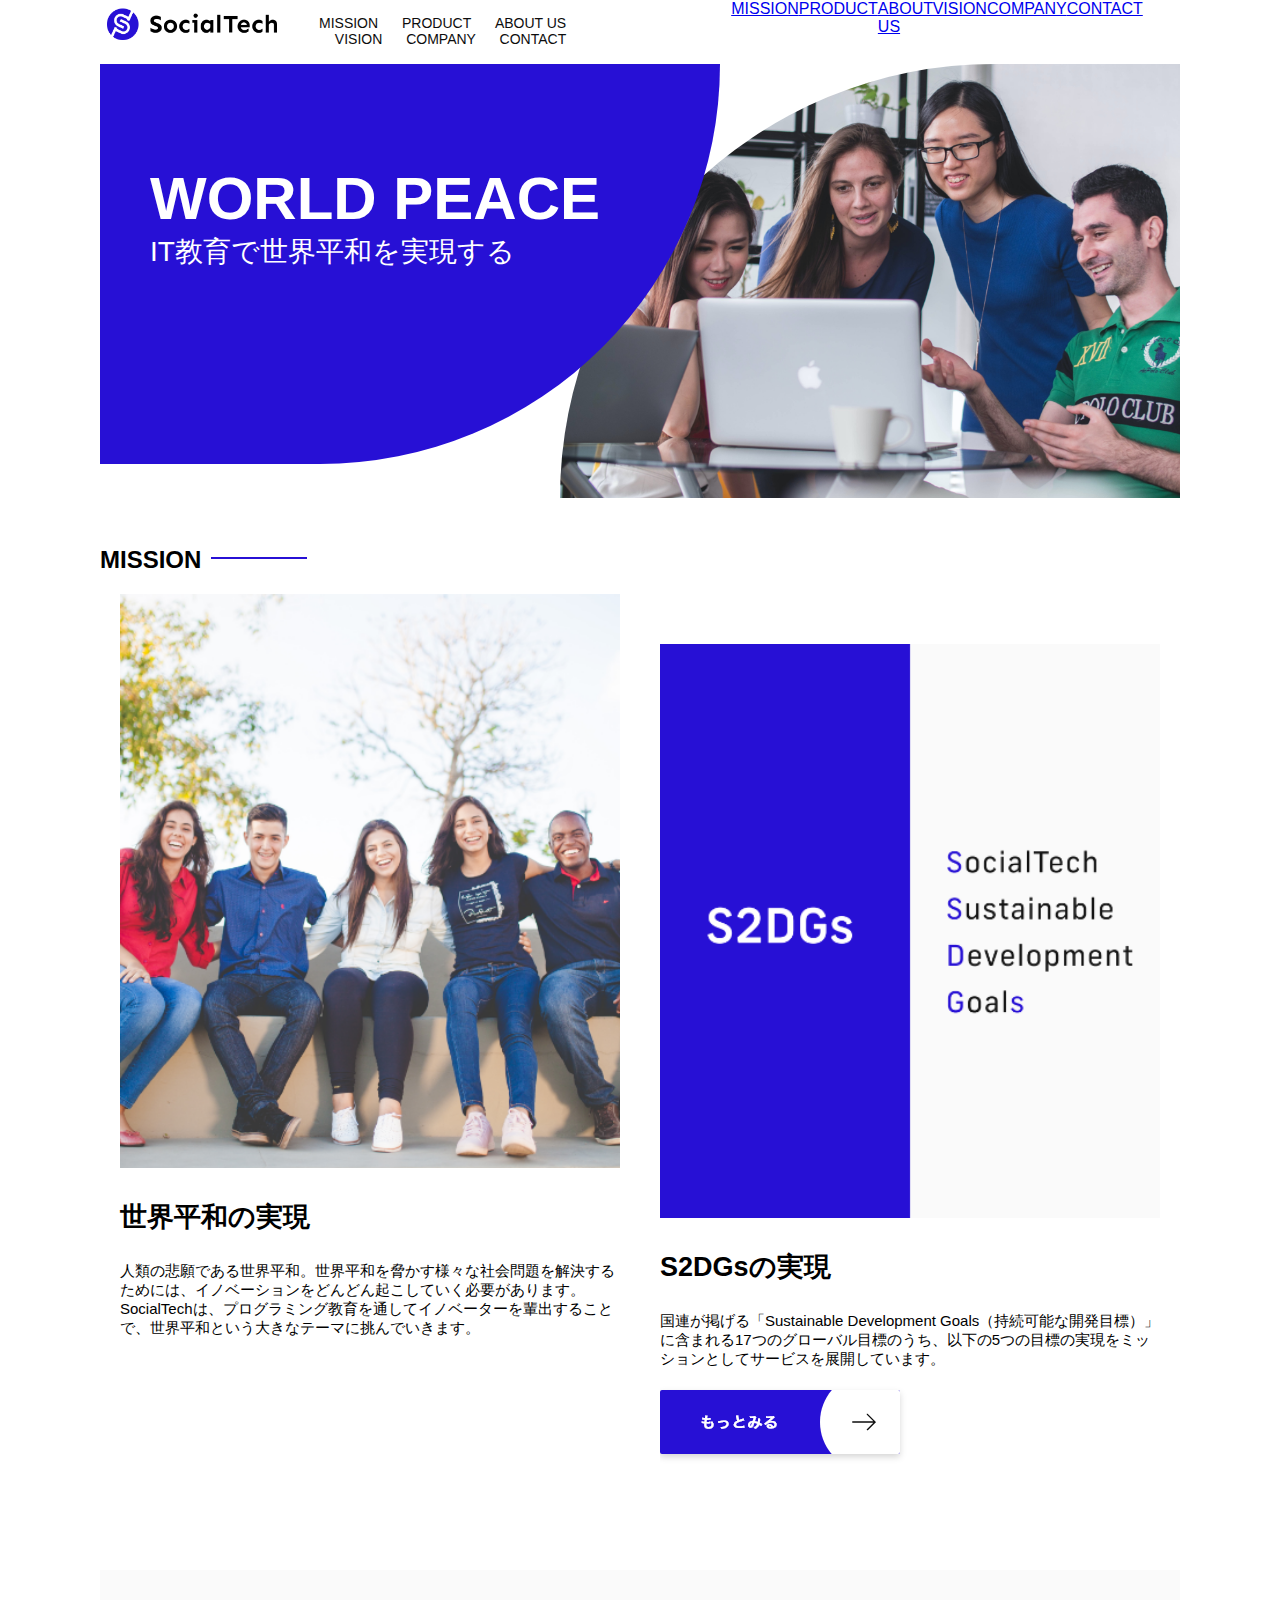
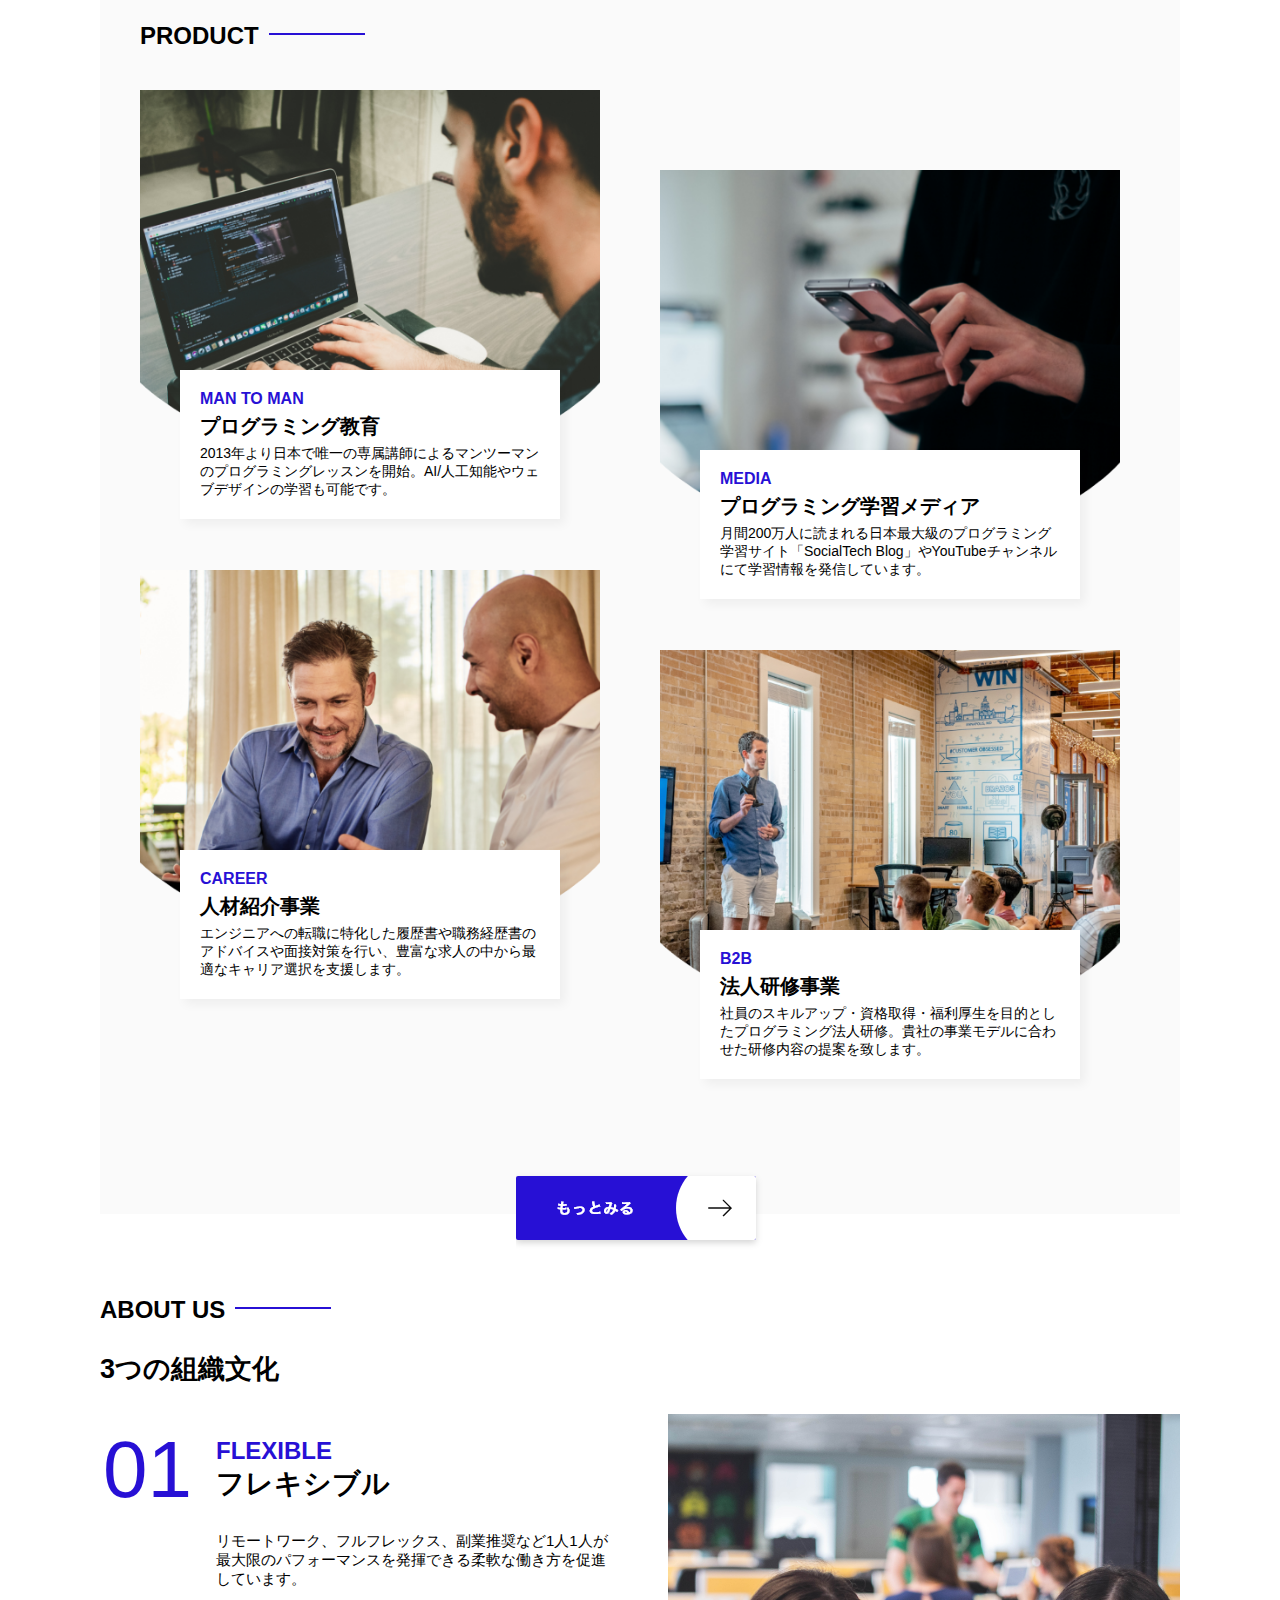
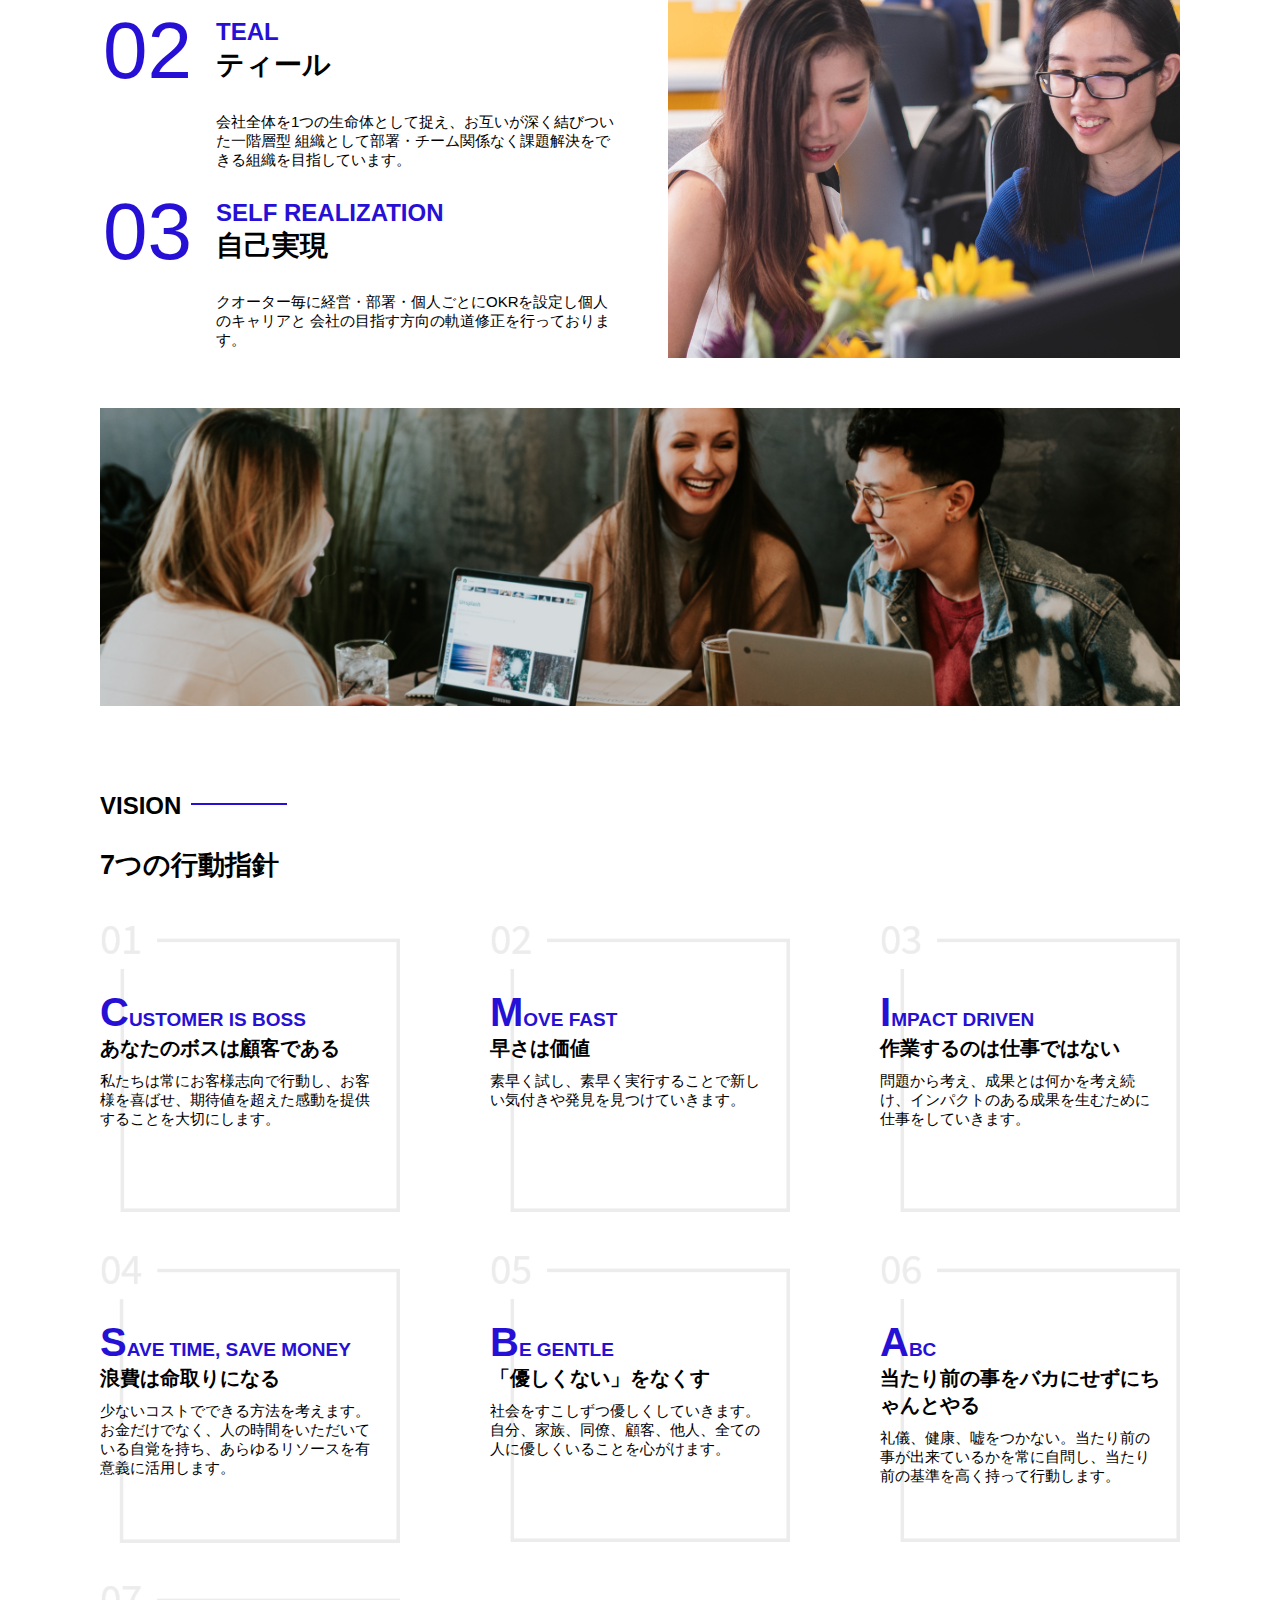
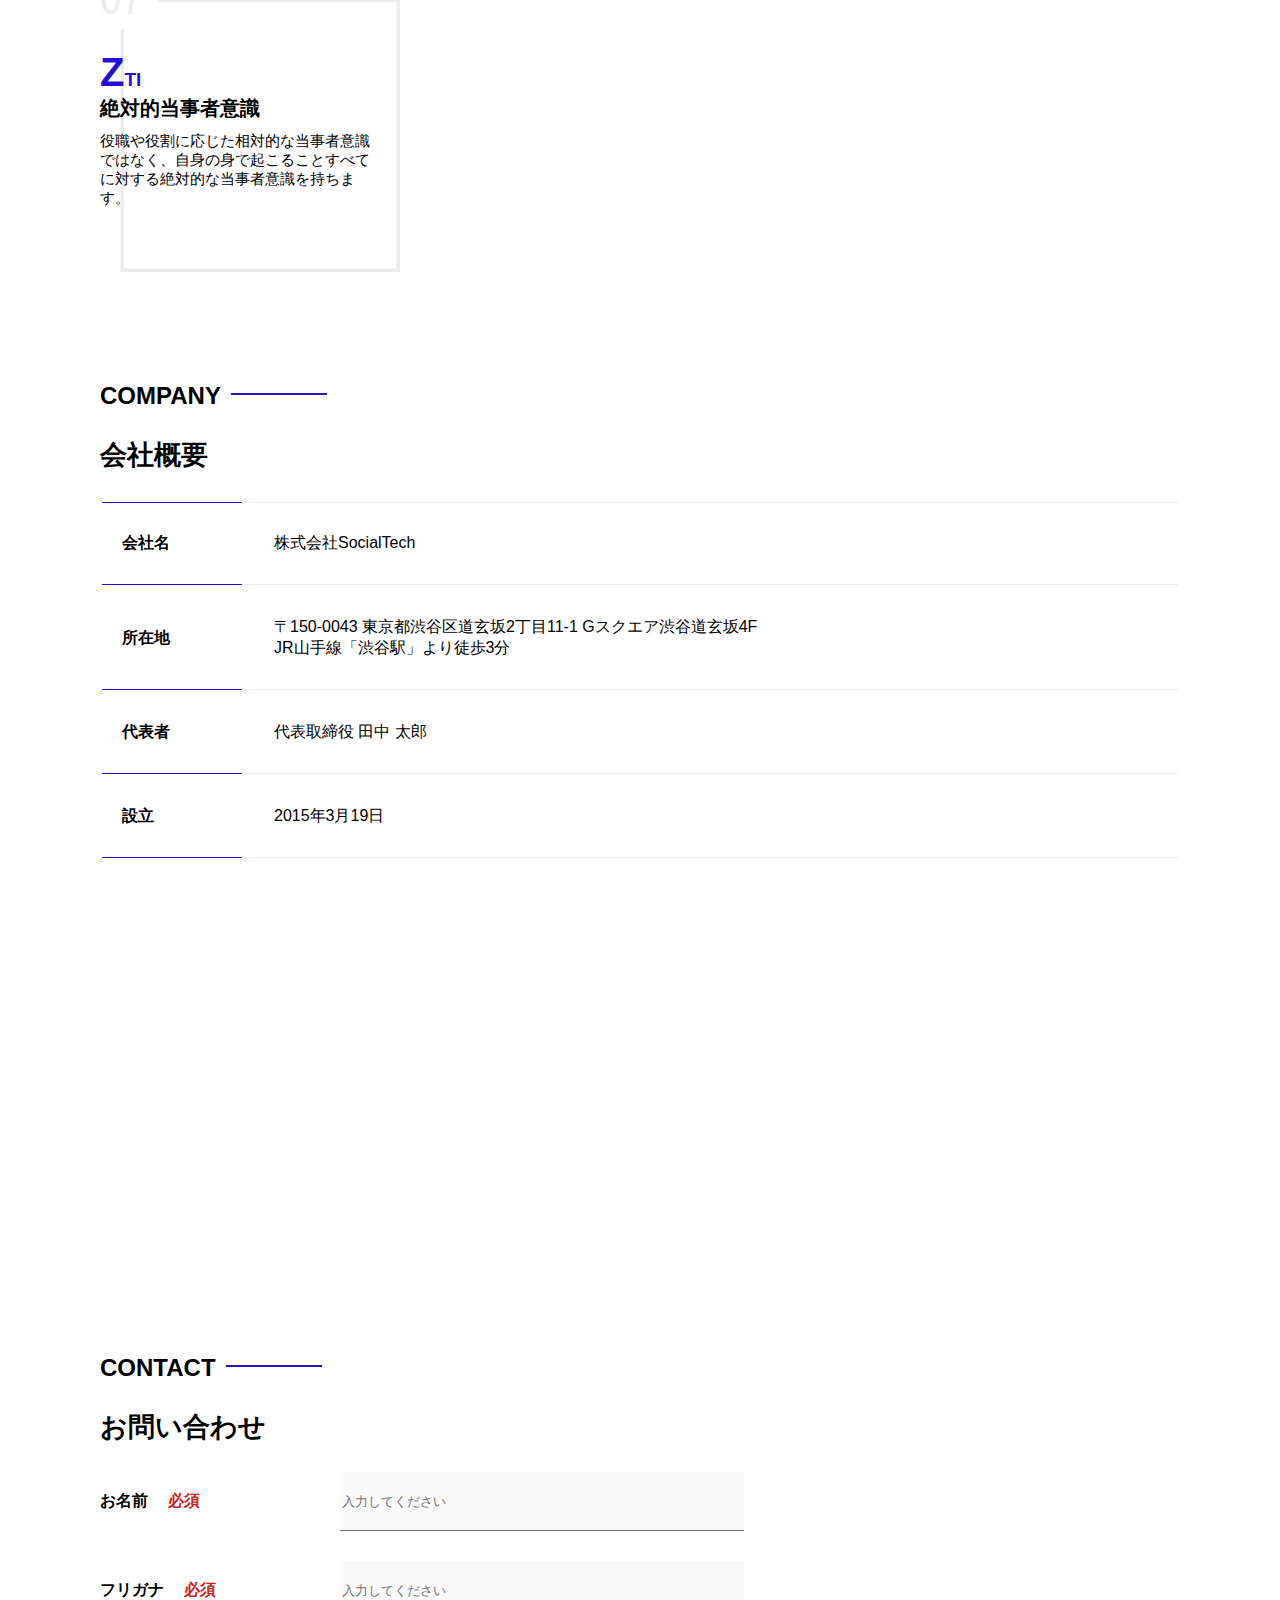
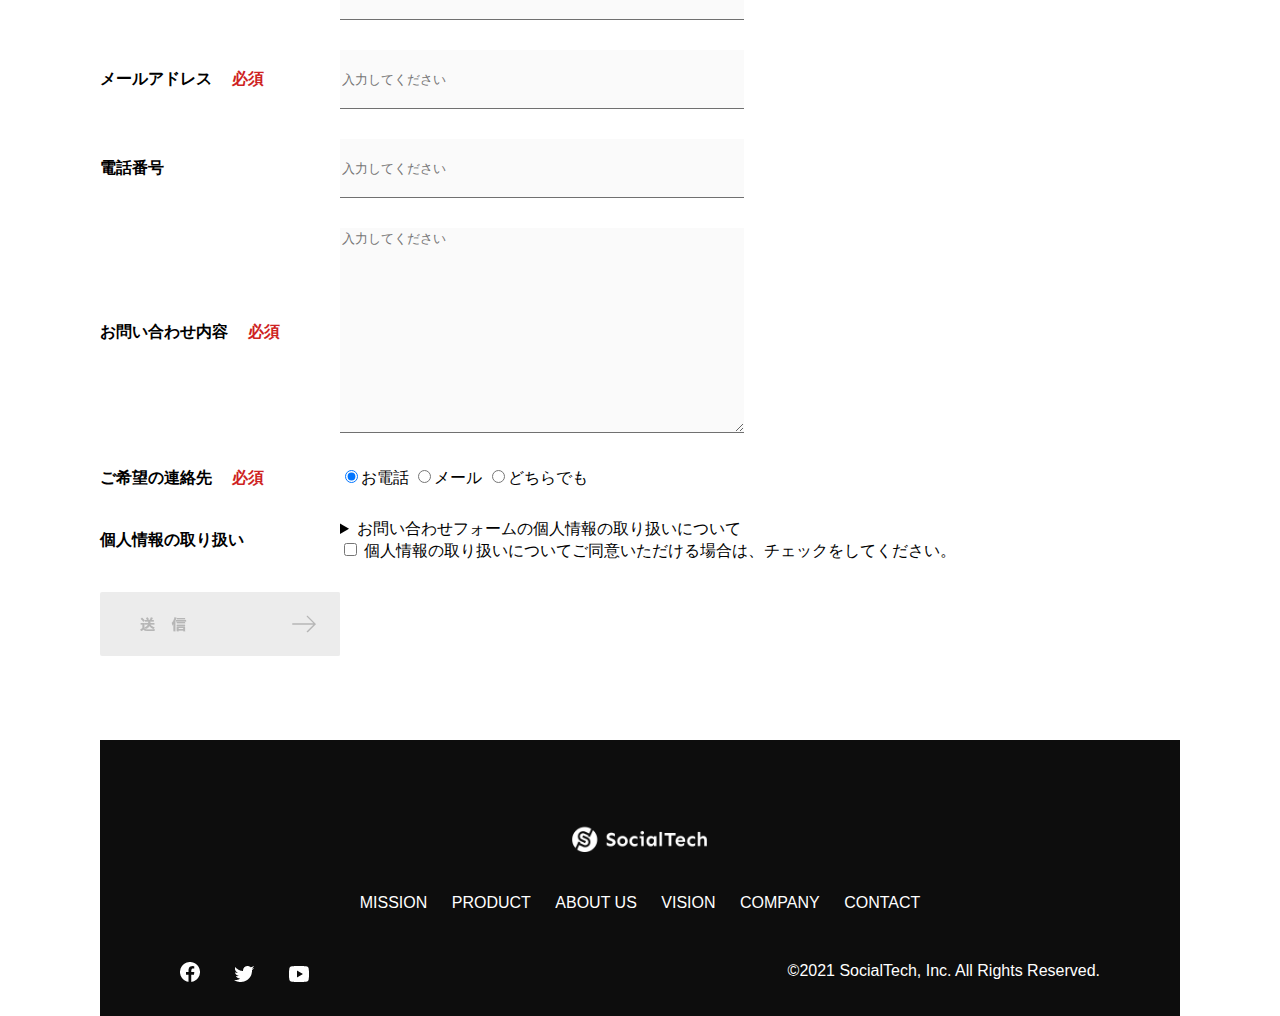
==== commit a5b28003: "初回コミット" ====
--- a/index.html
+++ b/index.html
@@ -25,7 +25,7 @@
     <img id="menu-sp" src="images/button-menu.png" alt="ナビゲーションを開く" onclick="document.getElementById('nav-sp').style.display = 'block'">
 
     <!-- スマホ用ナビゲーション -->
-    <nav id="nav-sp">
+    <nav id="nav-sp"></nav>
       <img id="close" src="images/button-close.png" alt="ナビゲーションを閉じる" onclick="document.getElementById('nav-sp').style.display = 'none'">
       <a id="logo-sp" href="index.html" onclick="document.getElementById('nav-sp').style.display = 'none'"><img
           src="images/logo-sp.png" alt="トップページに戻る"></a>
